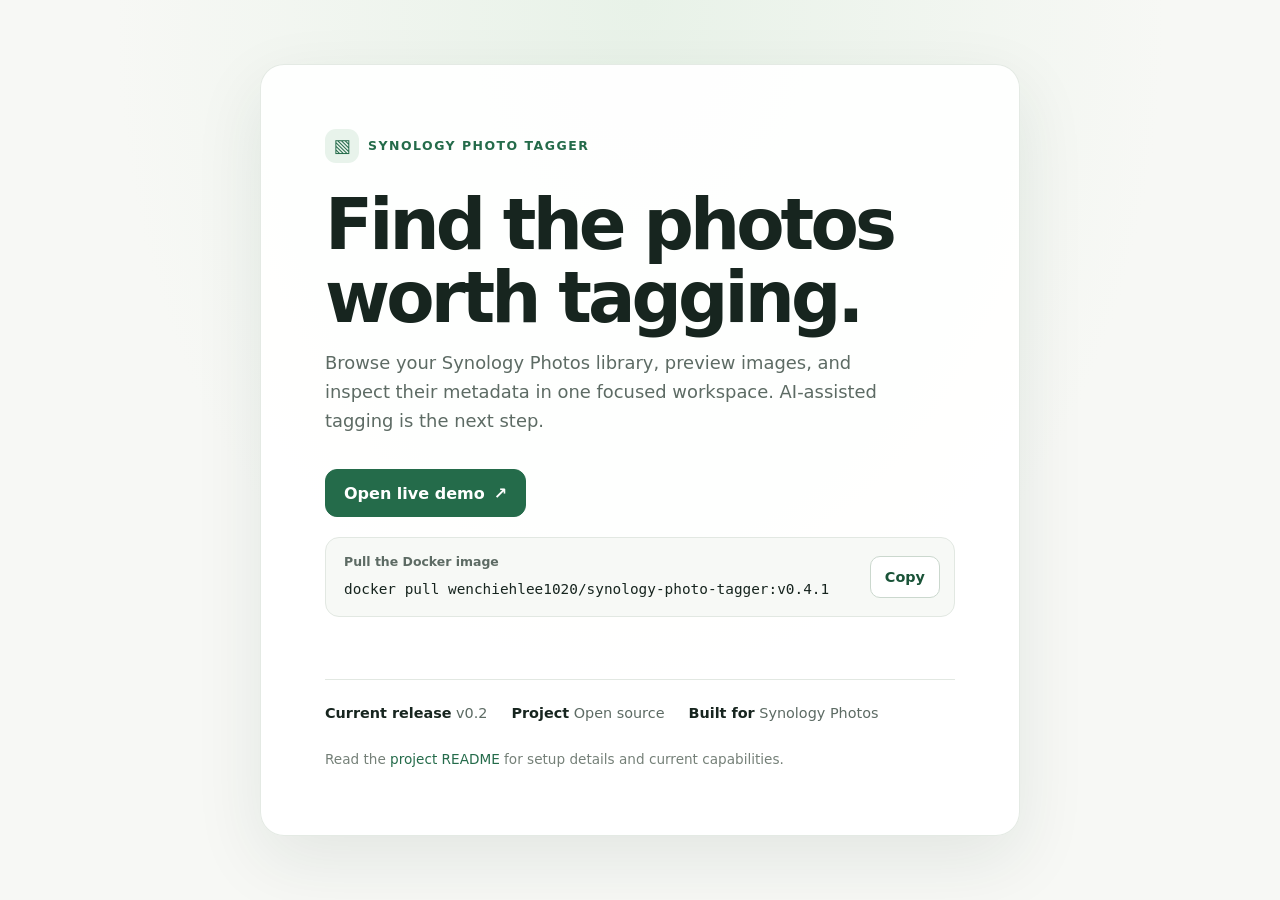
==== index.html @ b7c482f6 "feat: persist browser login session (v0.4.1)" ====
<!doctype html>
<html lang="en">
  <head>
    <meta charset="utf-8">
    <meta name="viewport" content="width=device-width, initial-scale=1">
    <meta name="theme-color" content="#f7f8f5">
    <meta name="description" content="Browse Synology Photos and inspect photo metadata with Synology Photo Tagger.">
    <title>Synology Photo Tagger</title>
    <!-- Global site tag (gtag.js) - Google Analytics 4 -->
    <script async src="https://www.googletagmanager.com/gtag/js?id=G-913Z6DSVD2"></script>
    <script>
      window.dataLayer = window.dataLayer || [];
      function gtag(){dataLayer.push(arguments);}
      gtag('js', new Date());
      gtag('config', 'G-913Z6DSVD2');
    </script>
    <style>
      :root {
        color-scheme: light;
        --ink: #17251f;
        --muted: #5d6b64;
        --green: #246b4a;
        --green-dark: #1a5338;
        --line: #e2e8e2;
        --paper: #fff;
      }
      * { box-sizing: border-box; }
      body {
        min-height: 100vh;
        margin: 0;
        display: grid;
        place-items: center;
        padding: 32px 20px;
        background: radial-gradient(ellipse at 50% 0%, #e8f2e8 0, #f7f8f5 58%);
        color: var(--ink);
        font: 16px/1.6 system-ui, -apple-system, BlinkMacSystemFont, "Segoe UI", sans-serif;
      }
      main {
        width: min(100%, 760px);
        padding: clamp(30px, 7vw, 64px);
        border: 1px solid rgba(226, 232, 226, .9);
        border-radius: 24px;
        background: rgba(255, 255, 255, .92);
        box-shadow: 0 24px 70px rgba(25, 57, 39, .09);
      }
      .eyebrow {
        display: inline-flex;
        align-items: center;
        gap: 9px;
        color: var(--green);
        font-size: .78rem;
        font-weight: 750;
        letter-spacing: .12em;
        text-transform: uppercase;
      }
      .mark {
        display: grid;
        width: 34px;
        height: 34px;
        place-items: center;
        border-radius: 11px;
        background: #e8f3eb;
        font-size: 18px;
        letter-spacing: 0;
      }
      h1 {
        max-width: 600px;
        margin: 26px 0 14px;
        font-size: clamp(2.3rem, 7vw, 4.4rem);
        letter-spacing: -.055em;
        line-height: 1.04;
      }
      .intro { max-width: 570px; margin: 0; color: var(--muted); font-size: 1.12rem; }
      .actions { display: flex; flex-wrap: wrap; gap: 12px; margin-top: 34px; }
      .button {
        display: inline-flex;
        min-height: 48px;
        align-items: center;
        justify-content: center;
        gap: 9px;
        padding: 0 18px;
        border: 1px solid var(--line);
        border-radius: 12px;
        color: var(--ink);
        font-weight: 700;
        text-decoration: none;
        transition: transform .15s ease, background .15s ease;
      }
      .button:hover { transform: translateY(-1px); background: #f6f9f6; }
      .button.primary { border-color: var(--green); background: var(--green); color: white; }
      .button.primary:hover { background: var(--green-dark); }
      .pull-command {
        display: flex;
        align-items: center;
        justify-content: space-between;
        gap: 16px;
        margin-top: 20px;
        padding: 14px 14px 14px 18px;
        border: 1px solid var(--line);
        border-radius: 14px;
        background: #f7f9f6;
      }
      .pull-copy { min-width: 0; }
      .pull-label { display: block; margin-bottom: 4px; color: var(--muted); font-size: .78rem; font-weight: 700; }
      .pull-command code { color: var(--ink); font: 500 .9rem/1.5 ui-monospace, SFMono-Regular, Menlo, Consolas, monospace; overflow-wrap: anywhere; }
      .copy-button {
        flex: 0 0 auto;
        min-height: 42px;
        padding: 0 14px;
        border: 1px solid #cbd8ce;
        border-radius: 10px;
        background: white;
        color: var(--green-dark);
        font: inherit;
        font-size: .9rem;
        font-weight: 700;
        cursor: pointer;
      }
      .copy-button:hover { background: #edf5ef; }
      .copy-button:focus-visible, .button:focus-visible { outline: 3px solid #9fc9aa; outline-offset: 3px; }
      .copy-status { min-height: 1.4em; margin: 6px 2px 0; color: var(--green-dark); font-size: .82rem; }
      .details {
        display: flex;
        flex-wrap: wrap;
        gap: 10px 24px;
        margin-top: 38px;
        padding-top: 22px;
        border-top: 1px solid var(--line);
        color: var(--muted);
        font-size: .9rem;
      }
      .details strong { color: var(--ink); }
      footer { margin-top: 24px; color: #758078; font-size: .85rem; }
      footer a { color: var(--green); text-decoration: none; }
      footer a:hover { text-decoration: underline; }
      @media (max-width: 480px) {
        main { border-radius: 18px; }
        .actions { flex-direction: column; }
        .button { width: 100%; }
      }
    </style>
  </head>
  <body>
    <main>
      <div class="eyebrow"><span class="mark" aria-hidden="true">▧</span> Synology Photo Tagger</div>
      <h1>Find the photos worth tagging.</h1>
      <p class="intro">Browse your Synology Photos library, preview images, and inspect their metadata in one focused workspace. AI-assisted tagging is the next step.</p>
      <div class="actions">
        <a class="button primary" href="https://newton.tail28f10.ts.net:15056/">Open live demo <span aria-hidden="true">↗</span></a>
      </div>
      <div class="pull-command">
        <div class="pull-copy">
          <span class="pull-label">Pull the Docker image</span>
          <code id="docker-command">docker pull wenchiehlee1020/synology-photo-tagger:v0.4.1</code>
        </div>
        <button class="copy-button" id="copy-command" type="button">Copy</button>
      </div>
      <p class="copy-status" id="copy-status" role="status" aria-live="polite"></p>
      <div class="details">
        <span><strong>Current release</strong> v0.2</span>
        <span><strong>Project</strong> Open source</span>
        <span><strong>Built for</strong> Synology Photos</span>
      </div>
      <footer>Read the <a href="https://github.com/ZhongZheng782/Synology-Photo-Tagger#readme">project README</a> for setup details and current capabilities.</footer>
    </main>
    <script>
      const command = document.getElementById("docker-command").textContent;
      const copyButton = document.getElementById("copy-command");
      const copyStatus = document.getElementById("copy-status");

      copyButton.addEventListener("click", async () => {
        try {
          await navigator.clipboard.writeText(command);
          copyStatus.textContent = "Docker command copied.";
          copyButton.textContent = "Copied!";
        } catch {
          const selection = window.getSelection();
          const range = document.createRange();
          range.selectNodeContents(document.getElementById("docker-command"));
          selection.removeAllRanges();
          selection.addRange(range);
          copyStatus.textContent = "Select and copy the command above.";
          copyButton.textContent = "Select command";
        }
        window.setTimeout(() => { copyButton.textContent = "Copy"; }, 2200);
      });
    </script>
  </body>
</html>
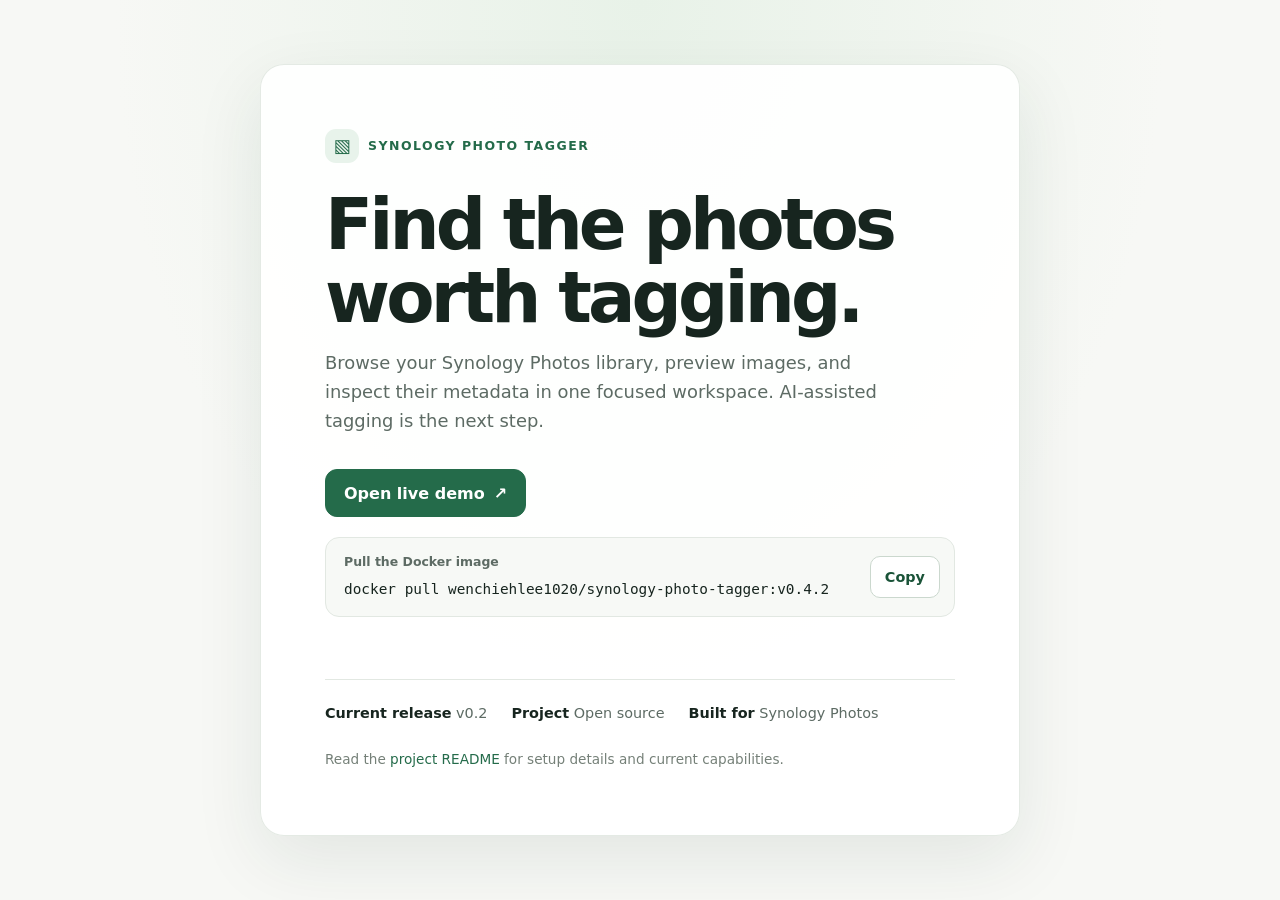
==== commit 9765367d: "feat: show Photo Tagger tags in candidates (v0.4.2)" ====
--- a/index.html
+++ b/index.html
@@ -151,7 +151,7 @@
       <div class="pull-command">
         <div class="pull-copy">
           <span class="pull-label">Pull the Docker image</span>
-          <code id="docker-command">docker pull wenchiehlee1020/synology-photo-tagger:v0.4.1</code>
+          <code id="docker-command">docker pull wenchiehlee1020/synology-photo-tagger:v0.4.2</code>
         </div>
         <button class="copy-button" id="copy-command" type="button">Copy</button>
       </div>
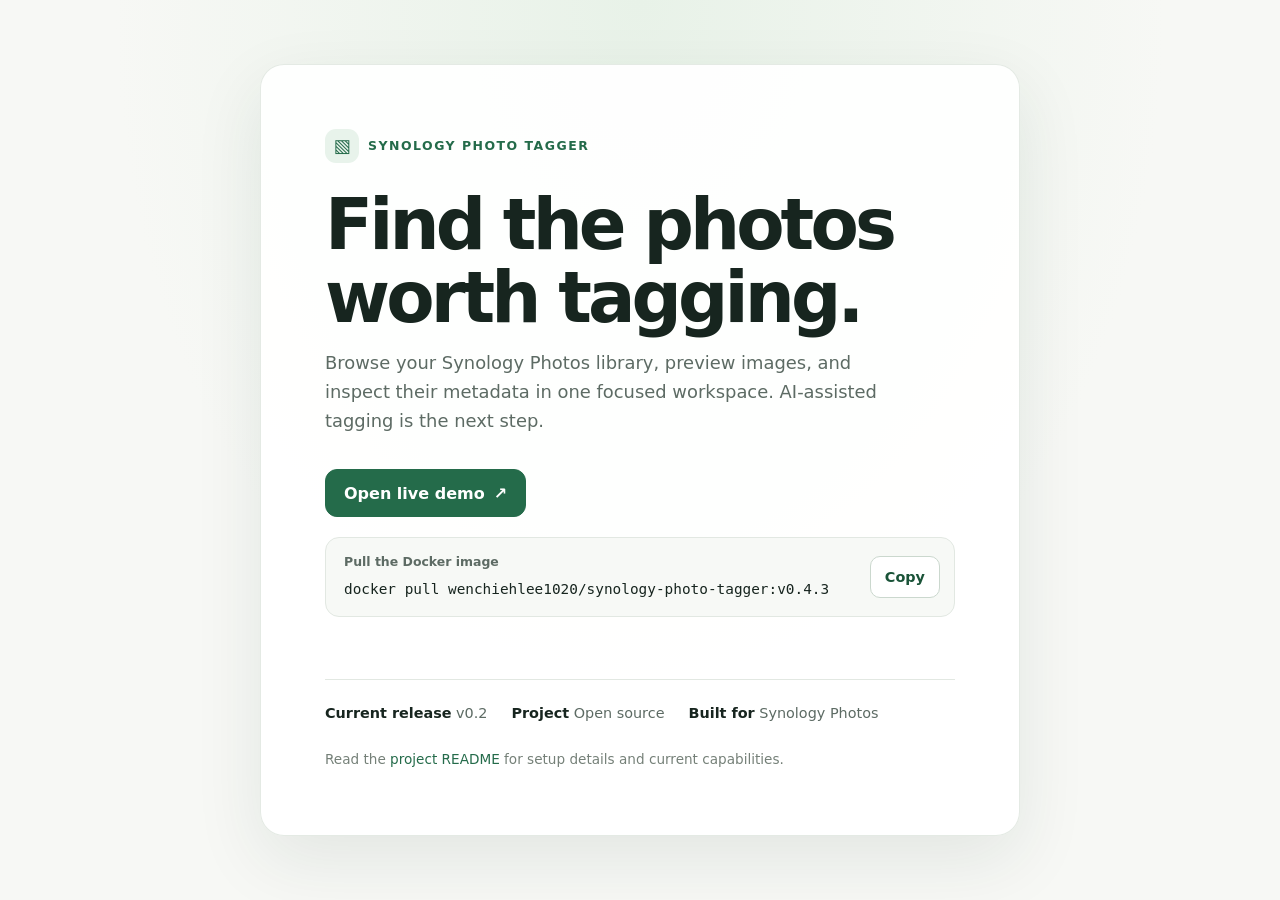
==== commit 7e3f2ec1: "feat: clarify document and ID credential tags (v0.4.3)" ====
--- a/index.html
+++ b/index.html
@@ -151,7 +151,7 @@
       <div class="pull-command">
         <div class="pull-copy">
           <span class="pull-label">Pull the Docker image</span>
-          <code id="docker-command">docker pull wenchiehlee1020/synology-photo-tagger:v0.4.2</code>
+          <code id="docker-command">docker pull wenchiehlee1020/synology-photo-tagger:v0.4.3</code>
         </div>
         <button class="copy-button" id="copy-command" type="button">Copy</button>
       </div>
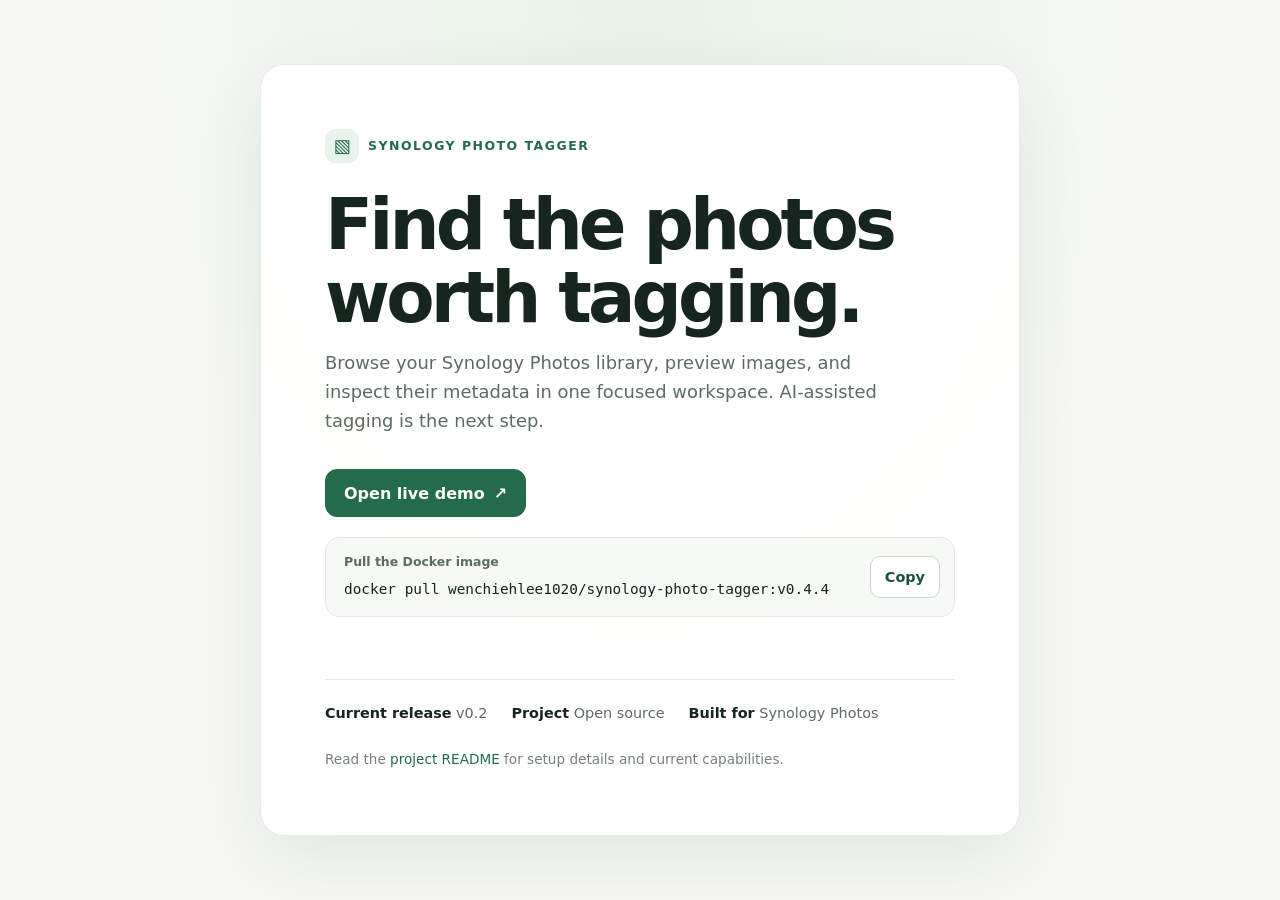
==== commit d2d99e40: "Add batch photo tag replacement" ====
--- a/index.html
+++ b/index.html
@@ -151,7 +151,7 @@
       <div class="pull-command">
         <div class="pull-copy">
           <span class="pull-label">Pull the Docker image</span>
-          <code id="docker-command">docker pull wenchiehlee1020/synology-photo-tagger:v0.4.3</code>
+          <code id="docker-command">docker pull wenchiehlee1020/synology-photo-tagger:v0.4.4</code>
         </div>
         <button class="copy-button" id="copy-command" type="button">Copy</button>
       </div>
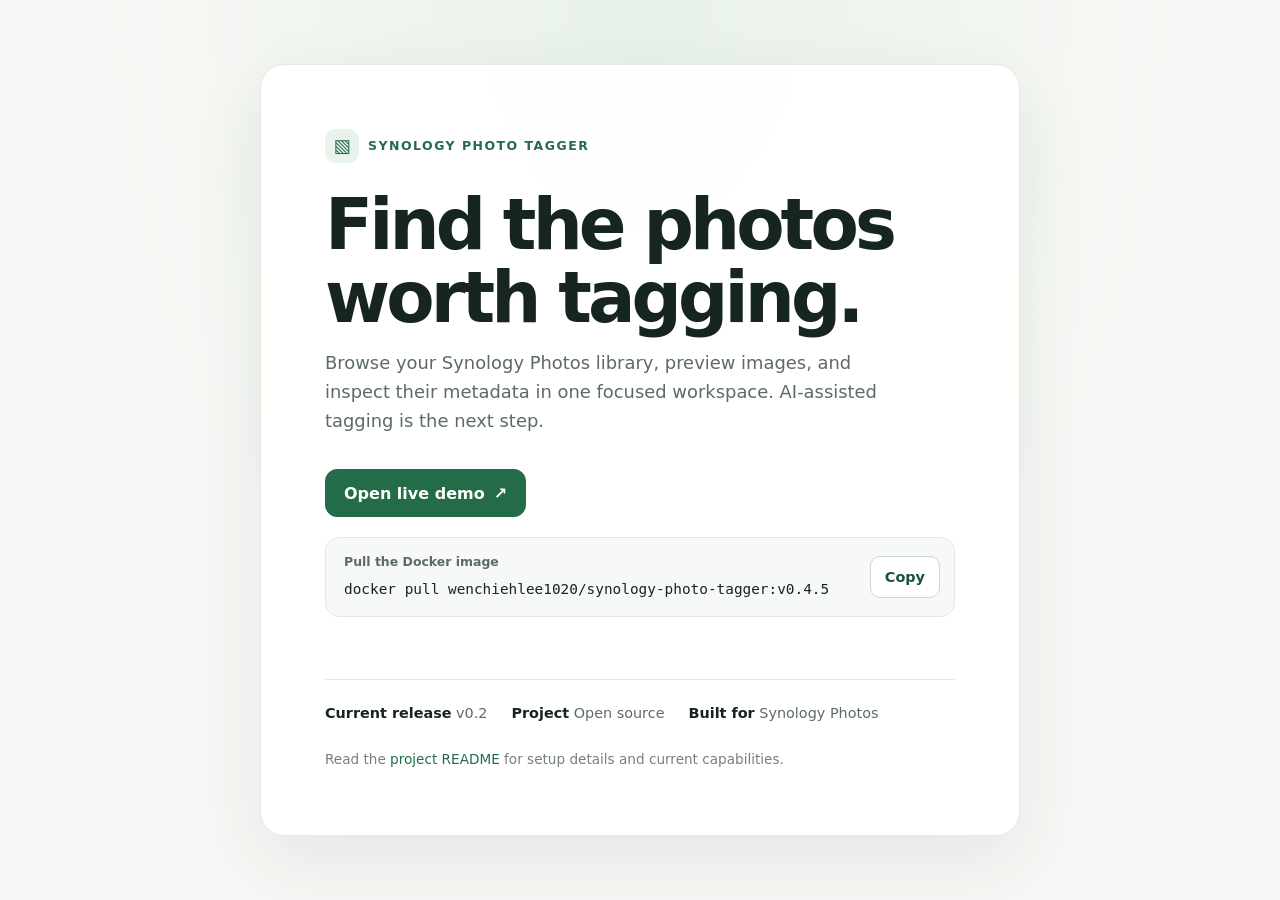
==== commit ed62b205: "Run batch tag replacements asynchronously" ====
--- a/index.html
+++ b/index.html
@@ -151,7 +151,7 @@
       <div class="pull-command">
         <div class="pull-copy">
           <span class="pull-label">Pull the Docker image</span>
-          <code id="docker-command">docker pull wenchiehlee1020/synology-photo-tagger:v0.4.4</code>
+          <code id="docker-command">docker pull wenchiehlee1020/synology-photo-tagger:v0.4.5</code>
         </div>
         <button class="copy-button" id="copy-command" type="button">Copy</button>
       </div>
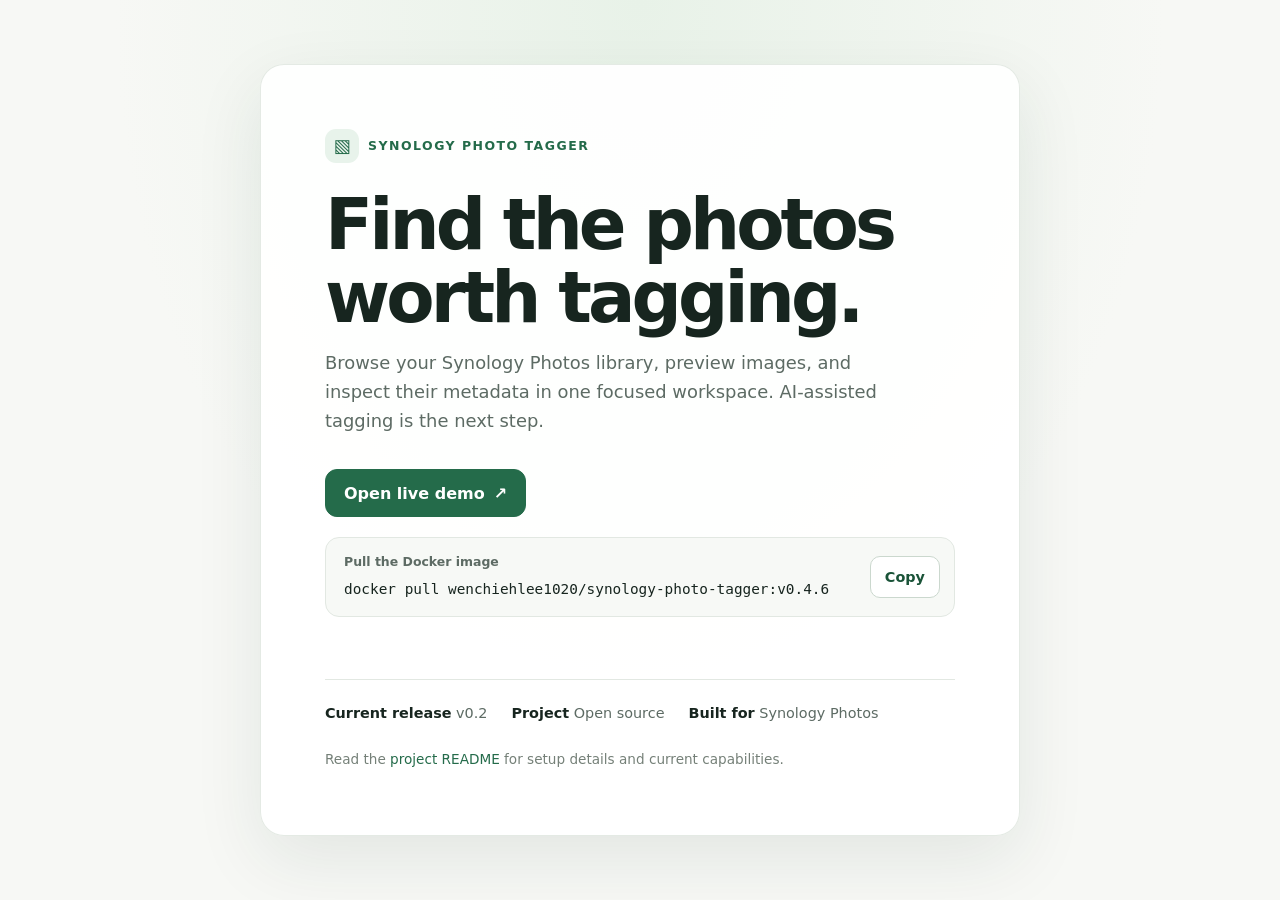
==== commit e84f1059: "Release v0.4.6: automatic verified AI photo tagging" ====
--- a/index.html
+++ b/index.html
@@ -151,7 +151,7 @@
       <div class="pull-command">
         <div class="pull-copy">
           <span class="pull-label">Pull the Docker image</span>
-          <code id="docker-command">docker pull wenchiehlee1020/synology-photo-tagger:v0.4.5</code>
+          <code id="docker-command">docker pull wenchiehlee1020/synology-photo-tagger:v0.4.6</code>
         </div>
         <button class="copy-button" id="copy-command" type="button">Copy</button>
       </div>
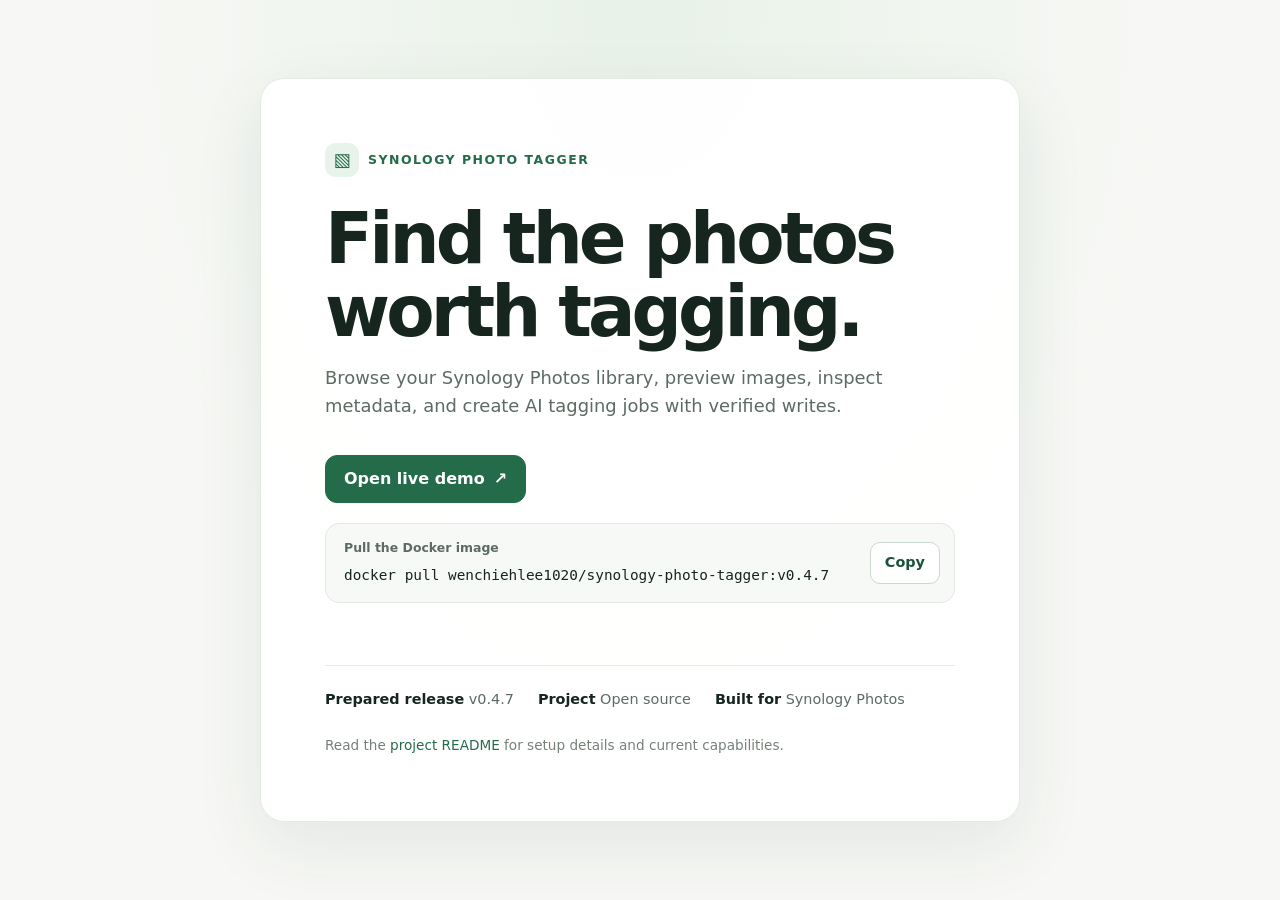
==== commit a57af1f1: "Release v0.4.7: skip previously tagged photos" ====
--- a/index.html
+++ b/index.html
@@ -144,20 +144,20 @@
     <main>
       <div class="eyebrow"><span class="mark" aria-hidden="true">▧</span> Synology Photo Tagger</div>
       <h1>Find the photos worth tagging.</h1>
-      <p class="intro">Browse your Synology Photos library, preview images, and inspect their metadata in one focused workspace. AI-assisted tagging is the next step.</p>
+      <p class="intro">Browse your Synology Photos library, preview images, inspect metadata, and create AI tagging jobs with verified writes.</p>
       <div class="actions">
         <a class="button primary" href="https://newton.tail28f10.ts.net:15056/">Open live demo <span aria-hidden="true">↗</span></a>
       </div>
       <div class="pull-command">
         <div class="pull-copy">
           <span class="pull-label">Pull the Docker image</span>
-          <code id="docker-command">docker pull wenchiehlee1020/synology-photo-tagger:v0.4.6</code>
+          <code id="docker-command">docker pull wenchiehlee1020/synology-photo-tagger:v0.4.7</code>
         </div>
         <button class="copy-button" id="copy-command" type="button">Copy</button>
       </div>
       <p class="copy-status" id="copy-status" role="status" aria-live="polite"></p>
       <div class="details">
-        <span><strong>Current release</strong> v0.2</span>
+        <span><strong>Prepared release</strong> v0.4.7</span>
         <span><strong>Project</strong> Open source</span>
         <span><strong>Built for</strong> Synology Photos</span>
       </div>
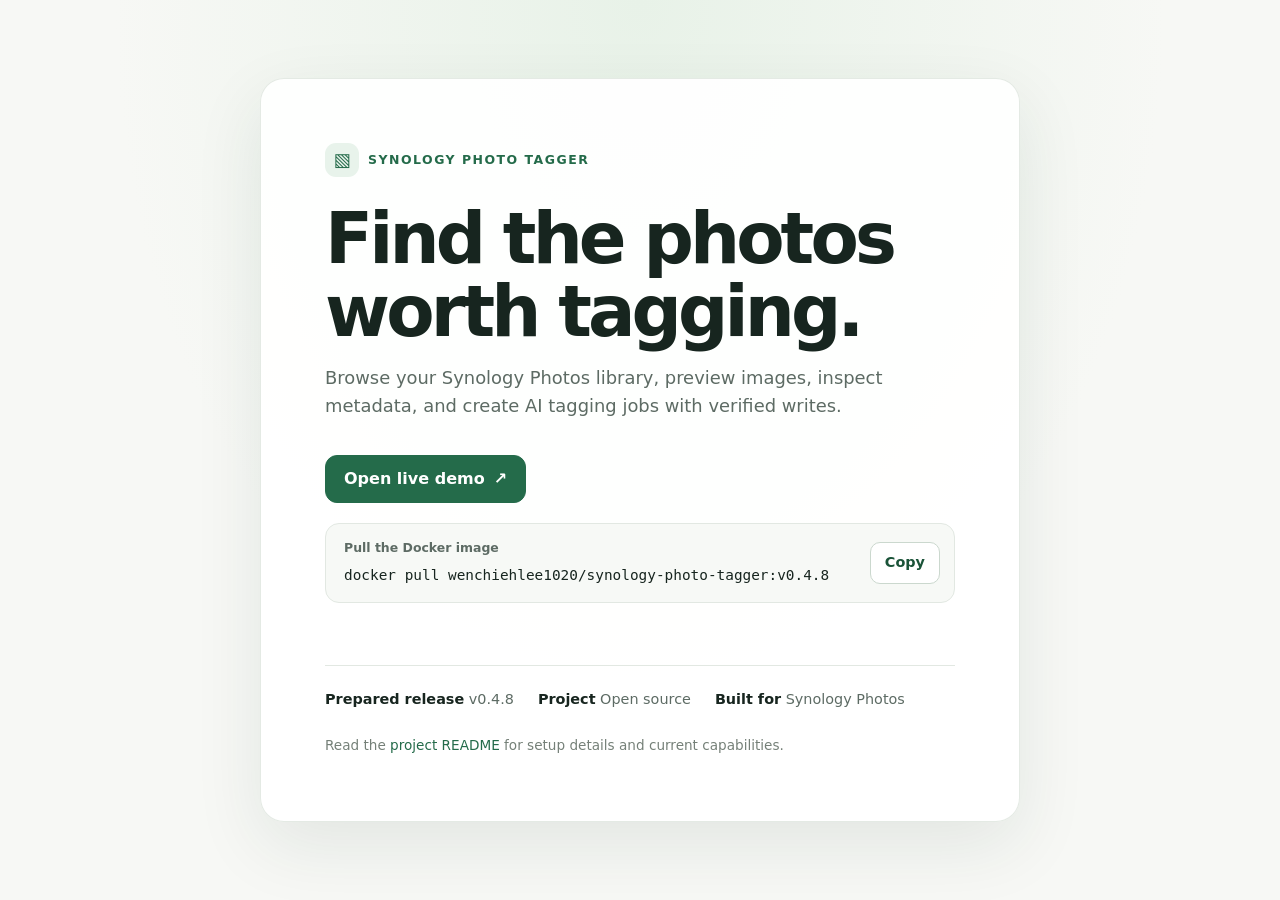
==== commit c82757f8: "Release v0.4.8: skip only AI-tagged photos" ====
--- a/index.html
+++ b/index.html
@@ -151,13 +151,13 @@
       <div class="pull-command">
         <div class="pull-copy">
           <span class="pull-label">Pull the Docker image</span>
-          <code id="docker-command">docker pull wenchiehlee1020/synology-photo-tagger:v0.4.7</code>
+          <code id="docker-command">docker pull wenchiehlee1020/synology-photo-tagger:v0.4.8</code>
         </div>
         <button class="copy-button" id="copy-command" type="button">Copy</button>
       </div>
       <p class="copy-status" id="copy-status" role="status" aria-live="polite"></p>
       <div class="details">
-        <span><strong>Prepared release</strong> v0.4.7</span>
+        <span><strong>Prepared release</strong> v0.4.8</span>
         <span><strong>Project</strong> Open source</span>
         <span><strong>Built for</strong> Synology Photos</span>
       </div>
